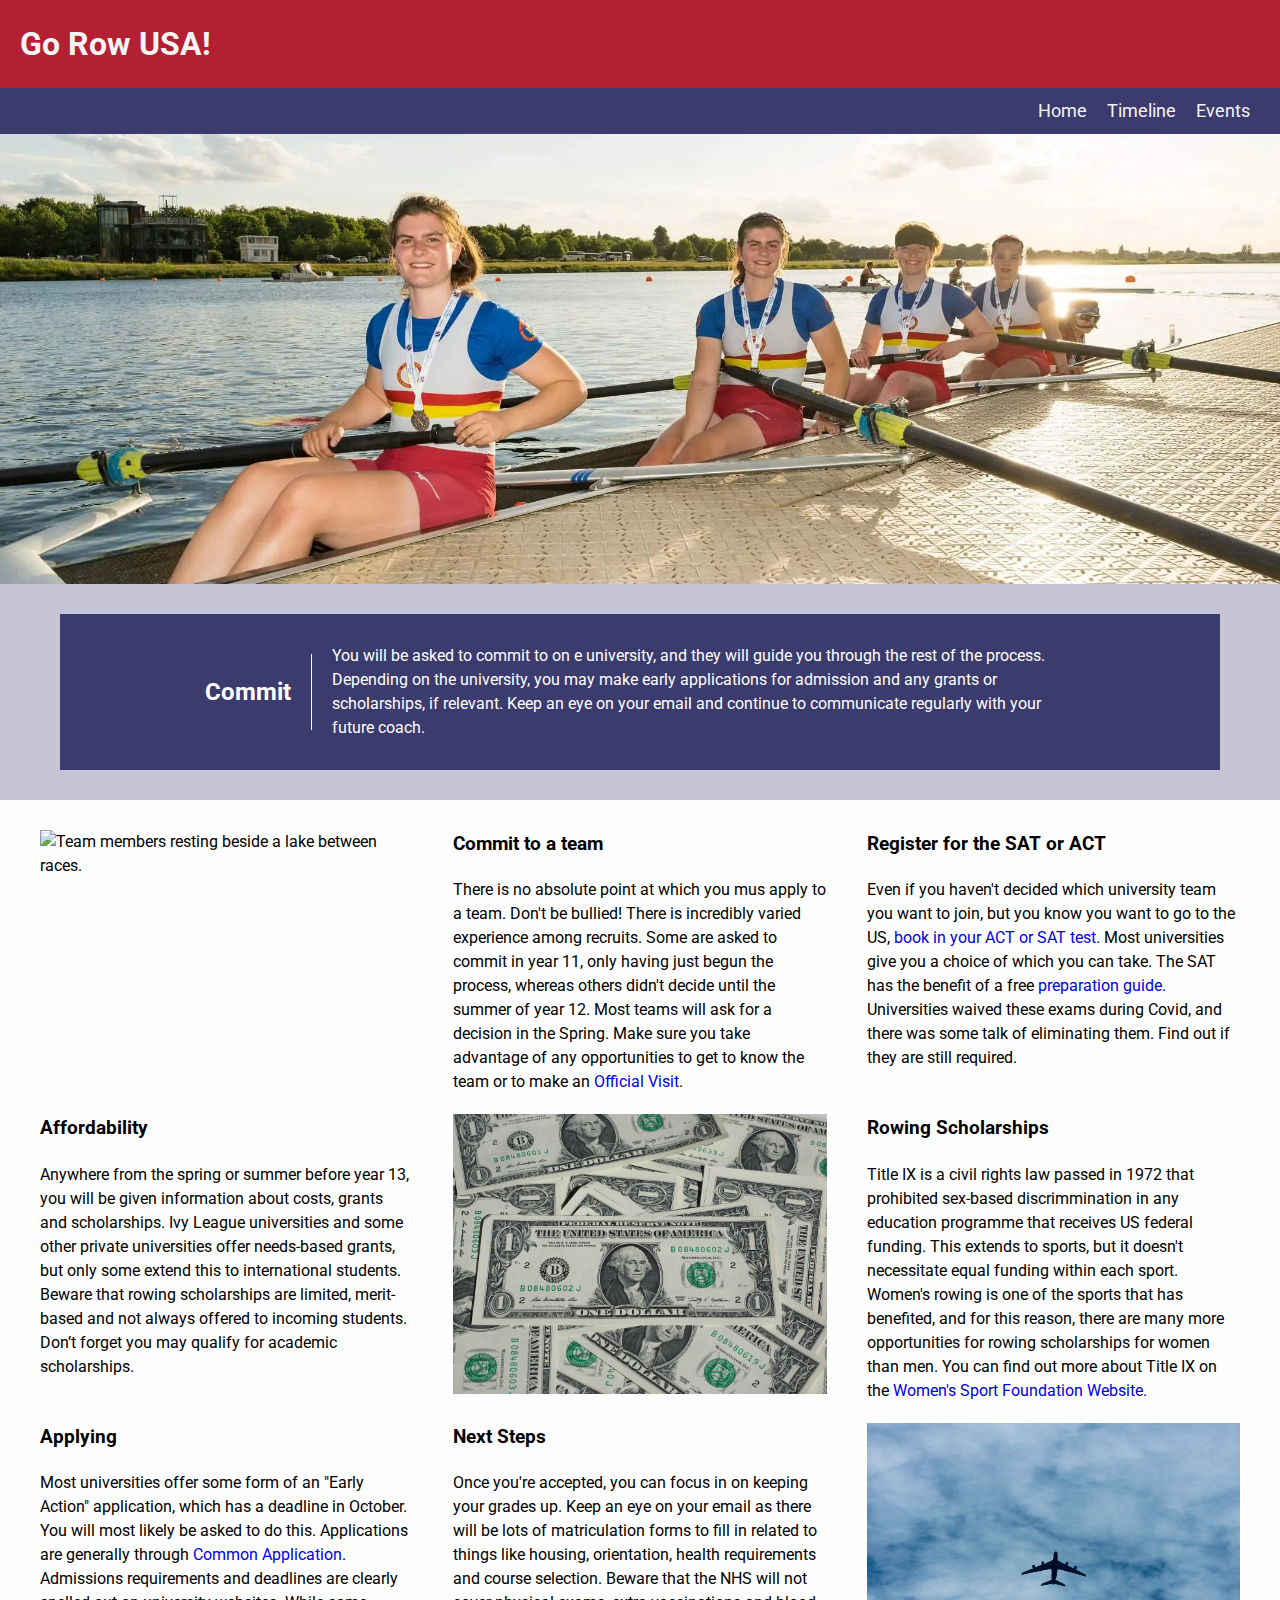
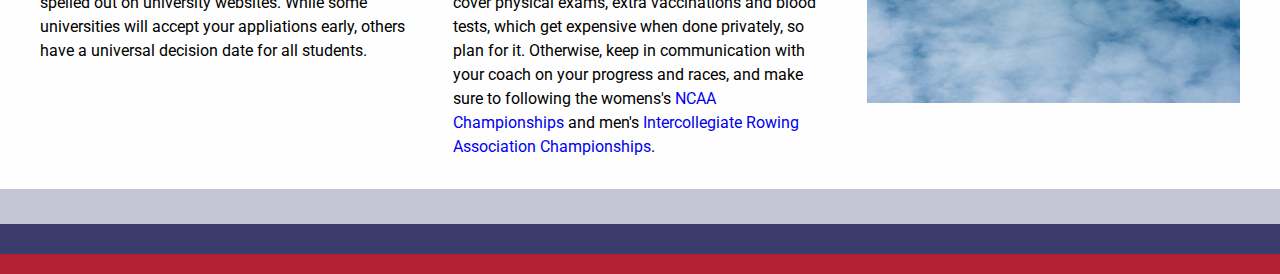
==== commit.html @ 3b5ce132 "Remove spacing, add notation" ====
<!DOCTYPE html>
<html lang="en">

<head>
    <meta charset="UTF-8">
    <meta http-equiv="X-UA-Compatible" content="IE=edge">
    <meta name="viewport" content="width=device-width, initial-scale=1.0">
    <meta name="description" content="The next steps after your commit to a university and rowing team.">
    <meta name="keywords" content="rowing recruitment, recruitment guide, USA rowing, NCAA student profile, 
        student athlete rowing, applying to US universities">
    <link rel="stylesheet" href="assets/css/style.css">
    <link rel="icon" type="image/png" href="assets/images/favicon.png">
    <title>Commit!</title>
</head>

<body>
    <header>
        <!--Use water icon as logo -->
        <div>
            <a href="index.html">
                <h1 id="logo"><i class="fa-solid fa-water"></i> Go Row USA!</h1>
            </a>
        </div>
        <!--Navigation bar with dropdown menu item and background image-->
        <nav>
            <div>
                <ul id="menu">
                    <li><a href="index.html"> Home</a></li>
                    <!--Button created by using W3 Schools tutorial -->
                    <li class="dropdown">
                        <button class="dropbtn" type="button" aria-label="Select"><i
                                class="fa-solid fa-star active"></i> Timeline <i class="fa fa-caret-down"></i></button>
                        <div class="dropdown-content">
                            <a href="prepare.html">1. Prepare</a>
                            <a href="contact.html">2. Make Contact</a>
                            <a href="commit.html">3. Commit <i class="fa-solid fa-star active"></i></a>
                        </div>
                    </li>
                    <li><a href="events.html">Events</a></li>
                </ul>
            </div>
        </nav>
        <!-- Background image - top/hero image. Photo by All Mark One, rights purchased. -->
        <div class="stage-container">
            <div id="stage-three-img" role="img"
                aria-label="An image of a coxed four with medals at the winners pontoon.">
            </div>
        </div>
    </header>
    <main>
        <!--Introduction box summarizing the purpose of the page -->
        <div class="intro">
            <article class="intro-box">
                <h2>Commit</h2>
                <p>You will be asked to commit to on
                    e university, and they will guide you through the rest of the
                    process.
                    Depending on the university, you may make early applications for admission and any grants or
                    scholarships, if
                    relevant. Keep an eye on your email and continue
                    to
                    communicate regularly with your future coach.
                </p>
            </article>
        </div>
        <!--Section with 6 brief boxes summarizing when students will be asked to commit to a team and the financial and application process that follows -->
        <div id="commit-main">
            <img class="commit-img" src="assets/images/team-resting.jpg"
                alt="Team members resting beside a lake between races.">
            <!--Personal photo, taken with iPhone -->
            <section>
                <h3><i class="fa-solid fa-people-group"></i> Commit to a team</h3>
                <p>There is no absolute point at which you mus apply to a team. Don't be bullied! There is
                    incredibly
                    varied
                    experience among recruits. Some are asked to commit in year 11, only having just begun the
                    process,
                    whereas others didn't decide until the summer of year 12. Most teams will ask for a decision in
                    the Spring.
                    Make sure you take advantage of any opportunities to get to know the team or to make an <a
                        href="https://www.ncsasports.org/ncaa-eligibility-center/recruiting-rules/official-visits#:~:text=The%20following%20are%20the%20rules,on%20total%20amount%20of%20visits"
                        target="_blank">
                        Official Visit</a>.
                </p>
            </section>
            <section>
                <h3><i class="fa-solid fa-calendar-check"></i> Register for the SAT or ACT</h3>
                <p>Even if you haven't decided which university team you want to
                    join, but you know you want to go to the US, <a
                        href="https://www.ueseducation.com/ACT-test-centres-uk" target="_blank">book in your ACT or
                        SAT
                        test.</a> Most universities give you a choice of which you can take. The SAT has the benefit
                    of a free
                    <a href="https://www.khanacademy.org/sat" target="_blank">preparation guide.</a> Universities
                    waived these exams
                    during Covid, and there was some talk of eliminating them. Find out if they are still required.
                </p>
            </section>
            <section>
                <h3><i class="fa-solid fa-sack-dollar"></i> Affordability</h3>
                <p>Anywhere from the spring or summer before year 13, you will be given information about costs,
                    grants and scholarships. Ivy League universities and some other private universities offer
                    needs-based grants, but only some extend this to international students. Beware that rowing
                    scholarships are limited, merit-based and not always offered to incoming students. Don’t forget
                    you may qualify for academic scholarships.
                </p>
            </section>

            <img class="commit-img" src="assets/images/dollars.jpg" alt="A photo of dollar bills.">
            <!--  Photo by Pixabay: https://www.pexels.com/photo/1-us-bank-note-47344/ -->
            <section>
                <h3><i class="fa-solid fa-money-bill-transfer"></i> Rowing Scholarships</h3>
                <p>Title IX is a civil rights law passed in 1972 that prohibited sex-based discrimmination in any
                    education programme
                    that receives US federal funding. This extends to sports, but it doesn't necessitate equal
                    funding within each sport.
                    Women's rowing is one of the sports that has benefited, and for this reason, there are many more
                    opportunities for
                    rowing scholarships for women than men. You can find out more about Title IX on the
                    <a href="https://www.womenssportsfoundation.org/advocacy_category/title-ix/" target="_blank">Women's
                        Sport Foundation Website.</a>
                </p>
            </section>
            <section>
                <h3><i class="fa-solid fa-pen"></i> Applying</h3>
                <p>Most universities offer some form of an "Early Action" application, which has a deadline in
                    October. You will most likely be asked to do this. Applications are generally through <a
                        href="https://www.commonapp.org/" target="_blank">Common Application</a>. Admissions
                    requirements and deadlines are clearly spelled out on university websites.
                    While some universities will accept your appliations early, others have a universal decision
                    date for all students.
                </p>
            </section>
            <section>
                <h3><i class="fa-solid fa-shoe-prints"></i> Next Steps</h3>
                <p>Once you're accepted, you can focus in on keeping your grades up. Keep an eye on your email
                    as there will be lots of matriculation forms to fill in related to things like housing,
                    orientation,
                    health requirements and course selection. Beware that the NHS will not cover physical exams,
                    extra
                    vaccinations and blood tests, which get expensive when done privately, so plan for it.
                    Otherwise, keep in
                    communication with your coach on your progress and races, and make sure to following the
                    womens's <a href="https://www.ncaa.com/sports/rowing/d1" target="_blank">NCAA Championships</a>
                    and
                    men's <a href="https://irarowing.com/" target="_blank">Intercollegiate Rowing Association
                        Championships</a>.
                </p>
            </section>
            <img class="commit-img" src="assets/images/plane.jpg"
                alt="A view from an airplane window, while in flight.">
            <!--Photo by Tiago Antunes Sales: https://www.pexels.com/photo/silhouette-of-airplane-1577238/ -->
        </div>
    </main>
    <!-- Footer section with social links -->
    <footer>
        <ul class="social">
            <li><a href="https://www.facebook.com/" target="_blank" rel="noopener"
                    aria-label="Visit our Facebook page (opens in a new tab)">
                    <i class="fa-brands fa-facebook"></i>
                </a>
            </li>
            <li><a href="https://www.twitter.com/" target="_blank" rel="noopener"
                    aria-label="Follow us on Twitter (opens in a new tab)">
                    <i class="fa-brands fa-twitter-square"></i>
                </a>
            </li>
            <li><a href="https://www.instagram.com/" target="_blank" rel="noopener"
                    aria-label="Visit our Instagram page (opens in a new tab)">
                    <i class="fa-brands fa-instagram-square"></i>
                </a>
            </li>
            <li><a href="https://www.youtube.com/" target="_blank" rel="noopener"
                    aria-label="Subscribe to our YouTube channel (opens in a new tab)">
                    <i class="fa-brands fa-youtube-square"></i>
                </a>
            </li>
        </ul>
    </footer>

    <script src="https://kit.fontawesome.com/ad363e4e3e.js" crossorigin="anonymous"></script>
</body>
---- assets/css/style.css ----
@import url('https://fonts.googleapis.com/css2?family=Arvo&family=Lato&family=Roboto:wght@300;400&display=swap');

/* Global properties */
/* Font-Size and Letter Spacing */
/* Header and Nav bar */
/* Dropdown Button Rules */
/* Hero and section images */


/* Global properties */
* {
    box-sizing: border-box;
    margin: 0;
    line-height: 1.5;
    padding: 0;
    border: none;
}

body {
    background-color: #C5C4D4;
    font-family: 'Roboto', sans-serif;
    margin: 0 auto;
    max-width: 1600px;
}

h3,
h4,
p {
    padding: 10px 20px;
}

a {
    text-decoration: none;
}

ul {
    list-style: none;
}

li {
    padding: 0;
}

/* Font-Size and Letter Spacing */

h1 {
    font-size: 150%;
}

/* Header and Nav bar */

header {
    display: block;
    background-color: #b42033;
}

header ul {
    list-style: none;
}

header a {
    color: #f5f5f5;
    text-decoration: none;
}

#logo {
    padding: 20px;
}

nav {
    display: grid;
    grid-template-columns: minmax(auto, 1400px);
    background-color: #3C3B6E;
}

nav li {
    padding: 10px;
}

#menu {
    display: flex;
    align-items: center;
    flex-wrap: wrap;
    justify-content: center;
    padding-right: 20px;
}

.active {
    color: #C39D16;
}

/* Dropdown Button Rules */

.dropbtn {
    background: #3C3B6E;
    color: whitesmoke;
    font-family: inherit;
    font-size: inherit;
    padding: 0;
}

.dropdown-content {
    display: none;
    flex-wrap: wrap;
    font-size: 90%;
    text-align: left;
    height: fit-content;
    max-width: 180px;
    position: absolute;
    z-index: 1;
    overflow: hidden;
    background: #B42033;
    padding: 5px 20px 10px;
    margin-top: 10px;
    margin-left: -10px;
}

.dropdown-content a {
    padding-top: 5px;
}

.dropdown:hover .dropbtn {
    background: #B42033;
}

.dropdown:hover .dropdown-content {
    display: flex;
    background: #B42033;
}

#menu li:hover {
    background-color: #B42033;
}

.dropdown:hover,
.dropbtn:hover {
    background: #B42033;
}

.dropdown-content a:hover {
    color: #E2CA94;
}

/* Hero and section images */


#hero-outer {
    display: block;
    height: 200px;
    width: 100%;
}

#hero {
    background-image: url("../images/hero.webp");
    background-position: center;
    height: 200px;
    width: 100%;
    background-size: cover;
}

/* Introduction Section */

.intro {
    max-width: 1200px;
    padding: 20px;
    margin: 10px auto;
}

.events-intro {
    max-width: 1200px;
    padding: 20px;
    margin: 0 auto;
}

.intro-box {
    background-color: hsl(241, 30%, 33%);
    color: #FEFEFE;
    padding: 20px;
}

.intro-box h2 {
    padding: 0 0 10px;
    text-align: center;
    border-bottom-style: solid;
    border-width: thin;
    width: fit-content;
    margin: auto;
}

/* Main homepage content - 3 sections/boxes with stages */

.webcards {
    display: grid;
    grid-gap: 2.5%;
    grid-template-columns: repeat(auto-fit, minmax(300px, 1fr));
    margin: 0 auto;
    max-width: 1400px;
}

.webcard-img {
    height: auto;
    width: 100%;
}

.webcards h3 {
    padding: 20px 20px 10px;
    color: #3C3B6E;
}

.webcards p {
    padding: 10px 20px 20px 20px;
    color: #3C3B6E;
}

.webcards li {
    box-shadow: 5px 10px #3C3B6E;
    background-color: #FEFEFE;
    text-align: center;
}

.webcard-link {
    display: block;
    text-decoration: none;
    background-color: #3C3B6E;
    color: #FEFEFE;
    padding: 10px;
    width: 100px;
    margin: 0 auto 20px;
    text-align: center;
}

.webcard-link:hover {
    background-color: #B42033;
}

/* Footer */

footer {
    display: block;
    height: auto;
    position: relative;
    background-color: #B42033;
    border-top-style: solid;
    border-top-color: #3C3B6E;
    border-width: 30px;
    padding: 10px;
    margin-top: 100px;
}

#events-footer {
    margin-top: 0;
}


.social {
    display: flex;
    justify-content: center;
    align-items: center;
    gap: 40px;
    flex-wrap: wrap;
}

.social li {
    font-size: 1.5rem;
}

.social a {
    color: #FEFEFE;
}

/* Stage pages - Top images */

.stage-container {
    display: block;
    height: 200px;
    width: 100%;
}

#stage-one-img {
    background-image: url("../images/pontoon.webp");
    height: 200px;
    background-size: cover;
    background-position: top;
    background-repeat: no-repeat;
    background-color: #B42033;
}

#stage-two-img {
    background-image: url("../images/nsr-race.webp");
    height: 200px;
    background-size: cover;
    background-position: center;
    background-repeat: no-repeat;
    background-color: #B42033;
}

#stage-three-img {
    background-image: url("../images/podium.webp");
    height: 200px;
    background-size: cover;
    background-position: center;
    background-repeat: no-repeat;
    background-color: #B42033;
}



/* Stage one page - Prepare */


.prep-art-container {
    display: grid;
    grid-template-columns: repeat(auto-fit, minmax(300px, 1fr));
    margin: 10px auto;
    gap: .5%;
}

.prep-article {
    color: #3C3B6E;
    background-color: #FEFEFE;
    padding: 20px;
    overflow: visible;
    height: 100%;
    margin: 5px auto;
}

.prep-highlight p {
    padding: 5px 5px 5px 20px;
}

#prep-art-one img,
#prep-art-two img {
    display: block;
    object-fit: cover;
    height: 150px;
    min-width: 0;
    min-height: 0;
    margin: 0 auto 10px;
}

.prep-box-container {
    display: flex;
    flex-wrap: wrap;
    max-width: 600px;
    margin: 0 auto;
}

.prep-box,
.small-img {
    min-width: 250px;
    background-size: cover;
    background-position: center;
}

.prep-box {
    display: block;
    background: #3C3B6E;
    flex: 1;
    padding: 10px 20px;
}

.prep-box li {
    font-size: smaller;
}

.prep-box a {
    color: #e6d09d;
}


.small-img {
    height: 200px;
    width: 100%;
    flex: 1;
}

/* Stage 2 - Contact page */

#contact-art-container {
    display: flex;
    flex-wrap: wrap;
    gap: 20px;
    margin: 0 auto;
    max-width: 1400px;
    justify-content: center;
}

.contact-article {
    display: flex;
    flex-wrap: wrap;
    color: #3C3B6E;
    background-color: #FEFEFE;
    max-width: 650px;
    height: 100%;
    padding: 20px;
}

.art-two-top {
    padding: 0;
}

#questions h3,
#art-two-top h3 {
    text-align: center;
}

.contact-article p {
    padding-top: 0;
    height: 100%;
}

#questions {
    height: 100%;
}

.contact-box {
    padding: 10px 20px;
}

#contact-art-one img,
#contact-art-two img {
    display: block;
    object-fit: cover;
    height: 150px;
    min-width: 0;
    min-height: 0;
    margin: 0 auto 10px;
}

#contact-art-two img {
    margin: 0 auto 20px;
}

/* Stage 3 - Commit */
#commit-main {
    background: #FEFEFE;
    max-width: 1400px;
    margin: 0 auto;
    padding: 20px;
    display: grid;
    grid-template-columns: repeat(auto-fit, minmax(280px, 1fr));
}

.commit-img {
    max-height: 300px;
    background-size: cover;
    width: 100%;
    margin: 0 auto;
    overflow: hidden;
    padding: 10px 20px;
}

/* Events page */

.events-wrapper {
    display: flex;
    flex-wrap: wrap;
    grid-template-columns: auto;
}

#events-image {
    background-image: url("../images/Hammersmith-Bridge.webp");
    background-size: cover;
    background-position: center;
    height: 100%;
    margin: 0 auto;
    overflow: hidden;
}

#credit {
    color: #3C3B6E;
    padding: 20px;
}


/* Form rules */
.form-container {
    display: flex;
    flex: 1;
    flex-wrap: wrap;
    color: #FEFEFE;
    height: fit-content;
    justify-content: space-around;
    background: rgba(180, 32, 51, 0.7);
    padding: 20px;
    border: none;
    margin: 0 auto;
    max-width: 400px;
}

.form-container h3,
.form-container h4 {
    padding-left: 0;
}

.form-container h3 {
    font-size: 2em;
}

.form-container h4 {
    font-size: 1.5em;
}

form section {
    padding: 20px;
}

.personal-fields li,
.locale-fields li {
    display: flex;
    flex-wrap: wrap;
    padding: 5px 0;
    align-content: center;
}

.label-space {
    flex: 1 0 100px;
}

.text-input {
    background: #C5C4D4;
    padding: 0.35em 0.75em;
    font-size: 1.1em;
    flex: 1 0 220px;
}

input[type="radio"] {
    margin: 10px 0 0 10px;
    transform: scale(1.5);
}

.join-button {
    padding: 10px 30px;
    border-radius: 20px;
    background: hsl(241, 30%, 33%);
    color: #f5f5f5;
    cursor: pointer;
    font-size: 1em;
    margin: 20px;
    text-align: center;
}

.join-button:hover {
    background: #C39D16;
    color: #3C3B6E;
    font-size: 1.2em;
}

.center {
    text-align: center;
}

/*Map rules */
.map {
    flex: 1;
    min-width: 320px;
    align-self: center;
}

.map-responsive {
    padding-bottom: 56.25%;
    position: relative;
    height: 0;
}

.map-responsive iframe {
    left: 0;
    top: 0;
    height: 100%;
    width: 100%;
    position: absolute;

}

/* Media Queries */

@media only screen and (min-width: 600px) {

    #menu,
    h1 {
        font-size: 200%;
    }

    #menu {
        justify-content: flex-end;
        font-size: 110%;
    }

    #hero,
    #hero-outer,
    .stage-container,
    #stage-one-img,
    #stage-two-img,
    #stage-three-img {
        height: 300px;
    }

    .webcards li {
        margin: 0 10px;
    }

    .webcards p {
        height: 125px;
    }

    #prep-art-one img,
    #prep-art-two img {
        height: 300px;
        width: auto;
    }

    #questions img,
    #art-two-top {
        padding: 0 20px;
    }

    .small-img {
        height: 200px;
        width: 100%;

    }

    .prep-box ul {
        padding-left: 50px;
    }

    #contact-art-one img {
        float: left;
        padding-right: 20px;
    }

    #contact-art-two img {
        float: right;
        padding-left: 20px;
    }

    footer {
        margin-top: 125px;
    }

    .map-container {
        width: 80%;
        margin: 0 auto;
    }

}

@media only screen and (min-width: 850px) {


    .intro-box {
        display: flex;
        flex-wrap: wrap;
        justify-content: center;
        align-items: center;
        align-content: center;
    }

    .intro-box h2 {
        padding: 20px;
        text-align: center;

        border-width: thin;
        margin: 0;
    }

    .intro p,
    .events-intro p {
        max-width: 70%;
    }

    footer {
        margin-top: 75px;
    }

    .prep-art-container {
        grid-template-columns: repeat(2, minmax(300px, 1fr));
    }


    .prep-box,
    .small-img {
        height: 250px;
        max-width: 400px;
        flex: 1;
    }



    .prep-box li {
        text-decoration: inherit;
        padding: 2.5px;
    }

    #art-two-top {
        width: auto;
    }

    #quote {
        padding: 30px 20px;
    }

    .events-wrapper {
        grid-template-columns: 1fr 1fr;
        gap: 1%;
    }

    #commit-main {
        grid-template-columns: repeat(3, minmax(280px, 1fr));

    }
}

@media only screen and (min-width: 908px) {
    .intro-box h2 {
        border-right-style: solid;
        border-bottom-style: none;
    }
}



@media only screen and (min-width: 1200px) {

    #hero,
    #hero-outer,
    .stage-container,
    #stage-one-img,
    #stage-two-img,
    #stage-three-img {
        height: 450px;
    }

    .webcards p {
        height: 100px;
    }

    .events-intro {
        margin: 40px auto;
    }

    footer {
        margin-top: 35px;
    }

    .form-container {
        max-width: 850px;
    }
}
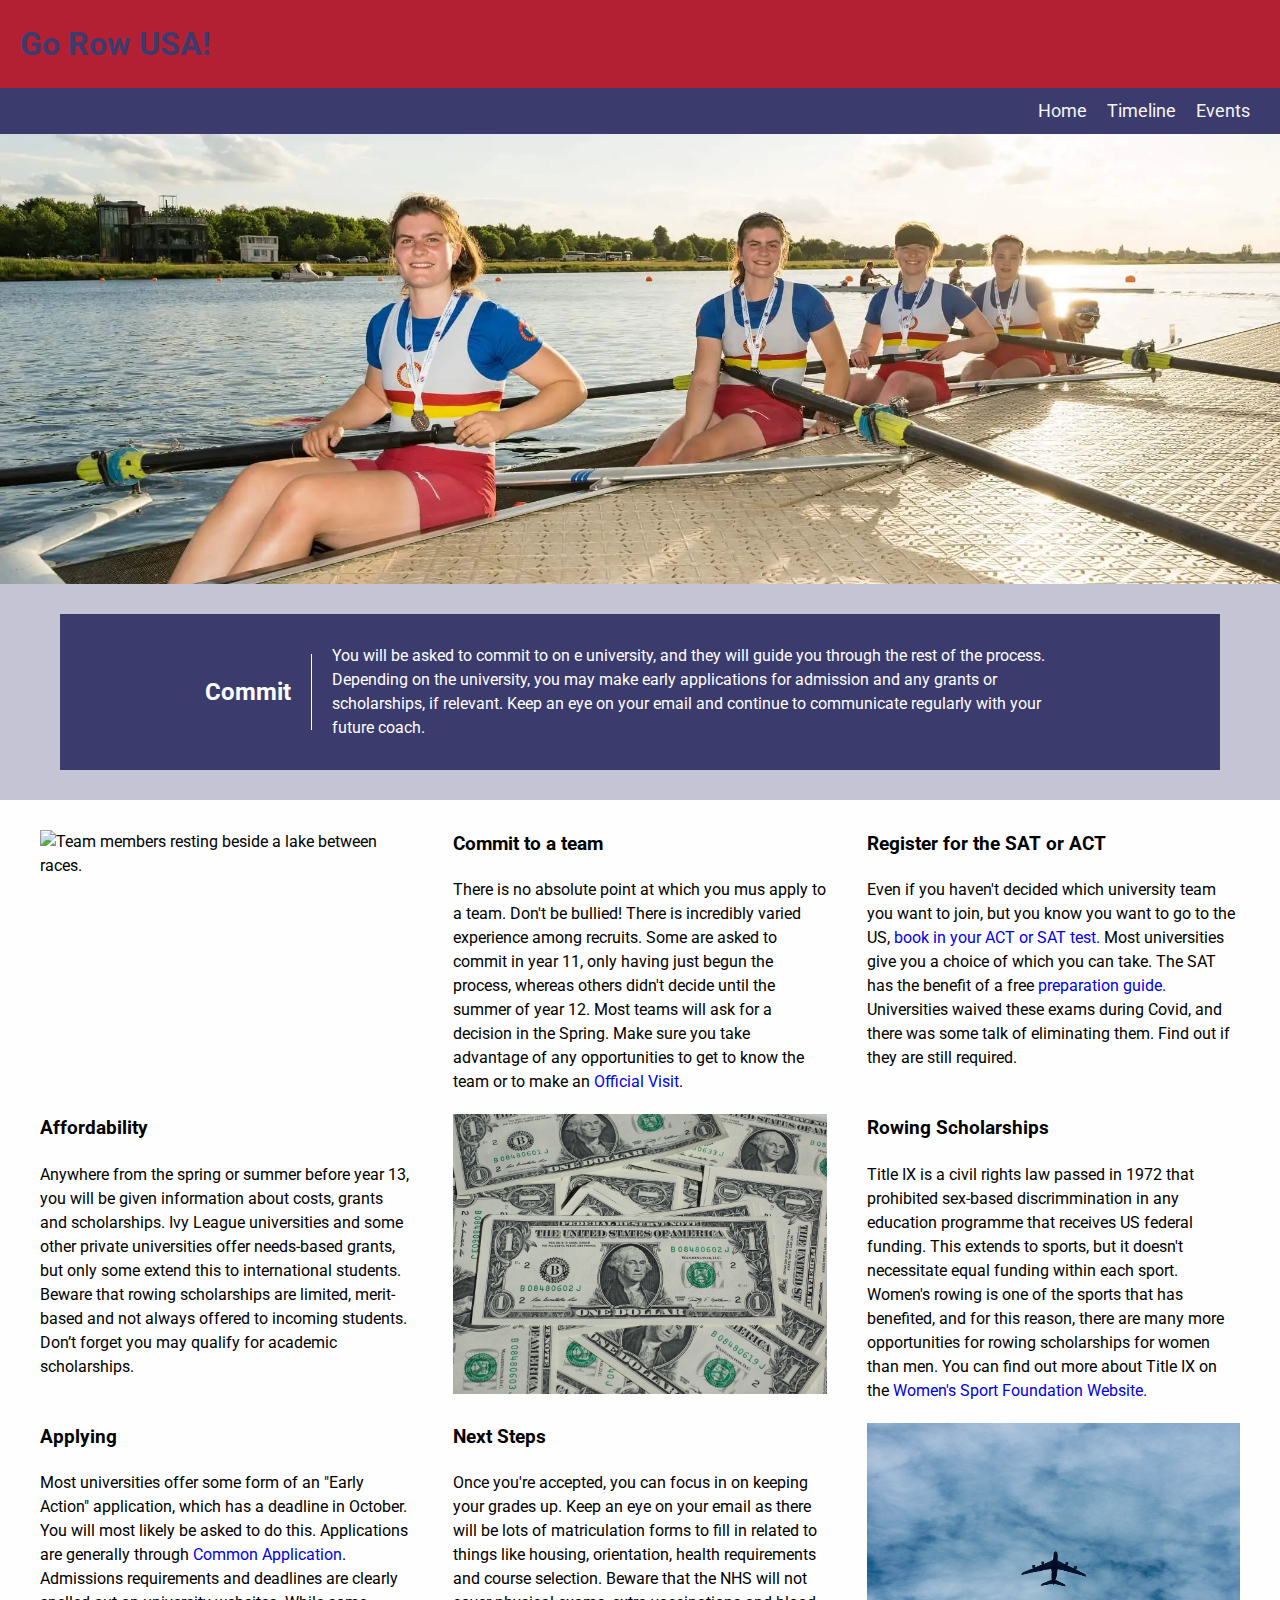
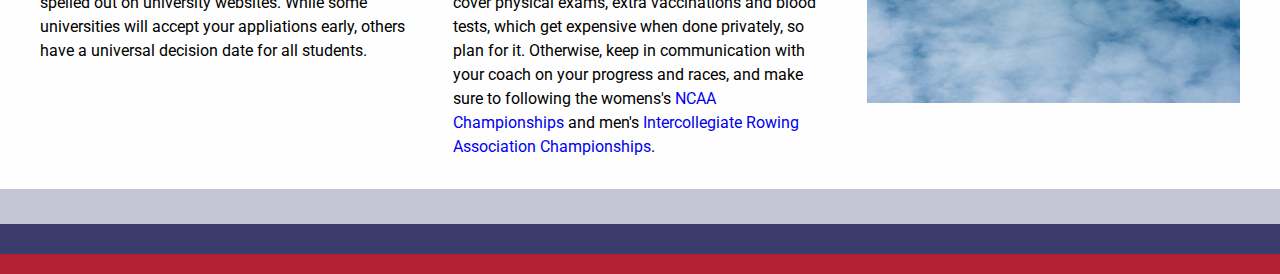
==== commit fdba353b: "Return email icon to footer, test all pages" ====
--- a/commit.html
+++ b/commit.html
@@ -155,6 +155,7 @@
     <!-- Footer section with social links -->
     <footer>
         <ul class="social">
+            <li><a href="mailto:leah@gorowusa.com"></i><i class="fa-solid fa-envelope"></i></a>
             <li><a href="https://www.facebook.com/" target="_blank" rel="noopener"
                     aria-label="Visit our Facebook page (opens in a new tab)">
                     <i class="fa-brands fa-facebook"></i>
@@ -177,6 +178,6 @@
             </li>
         </ul>
     </footer>
-
+    <!--Import fontawesome icons-->
     <script src="https://kit.fontawesome.com/ad363e4e3e.js" crossorigin="anonymous"></script>
 </body>--- a/assets/css/style.css
+++ b/assets/css/style.css
@@ -1,10 +1,22 @@
 @import url('https://fonts.googleapis.com/css2?family=Arvo&family=Lato&family=Roboto:wght@300;400&display=swap');
 
-/* Global properties */
-/* Font-Size and Letter Spacing */
-/* Header and Nav bar */
-/* Dropdown Button Rules */
-/* Hero and section images */
+/* Table of contents */
+    /* Global properties */
+    /* Font-Size and Letter Spacing */
+    /* Header, Logo and Nav bar */
+        /* Dropdown Button Rules */
+        /* Hero and section images */
+    /* Introduction Box for all pages*/
+    /* Homepage - 3 boxes/webcards with stages */
+    /* Footer */
+    /* Images - timeline/stage pages */
+    /* Prepare Page */
+    /* Contact page */
+    /* Commit page */
+    /* Events page */
+    /* Form rules */
+    /* Map rules */
+    /* Media Queries */
 
 
 /* Global properties */
@@ -41,13 +53,13 @@
     padding: 0;
 }
 
-/* Font-Size and Letter Spacing */
+/* Font-Size */
 
 h1 {
     font-size: 150%;
 }
 
-/* Header and Nav bar */
+/* Header, Logo and Nav bar */
 
 header {
     display: block;
@@ -65,6 +77,9 @@
 
 #logo {
     padding: 20px;
+}
+#logo:hover {
+    color:#3C3B6E;
 }
 
 nav {
@@ -143,7 +158,6 @@
 
 /* Hero and section images */
 
-
 #hero-outer {
     display: block;
     height: 200px;
@@ -158,7 +172,7 @@
     background-size: cover;
 }
 
-/* Introduction Section */
+/* Introduction Box for all pages*/
 
 .intro {
     max-width: 1200px;
@@ -187,7 +201,7 @@
     margin: auto;
 }
 
-/* Main homepage content - 3 sections/boxes with stages */
+/* Homepage - 3 boxes/webcards with stages */
 
 .webcards {
     display: grid;
@@ -268,7 +282,7 @@
     color: #FEFEFE;
 }
 
-/* Stage pages - Top images */
+/* Images - timeline/stage pages */
 
 .stage-container {
     display: block;
@@ -304,9 +318,7 @@
 }
 
 
-
-/* Stage one page - Prepare */
-
+/* Prepare Page */
 
 .prep-art-container {
     display: grid;
@@ -374,7 +386,7 @@
     flex: 1;
 }
 
-/* Stage 2 - Contact page */
+/* Contact page */
 
 #contact-art-container {
     display: flex;
@@ -431,7 +443,7 @@
     margin: 0 auto 20px;
 }
 
-/* Stage 3 - Commit */
+/* Commit Page */
 #commit-main {
     background: #FEFEFE;
     max-width: 1400px;
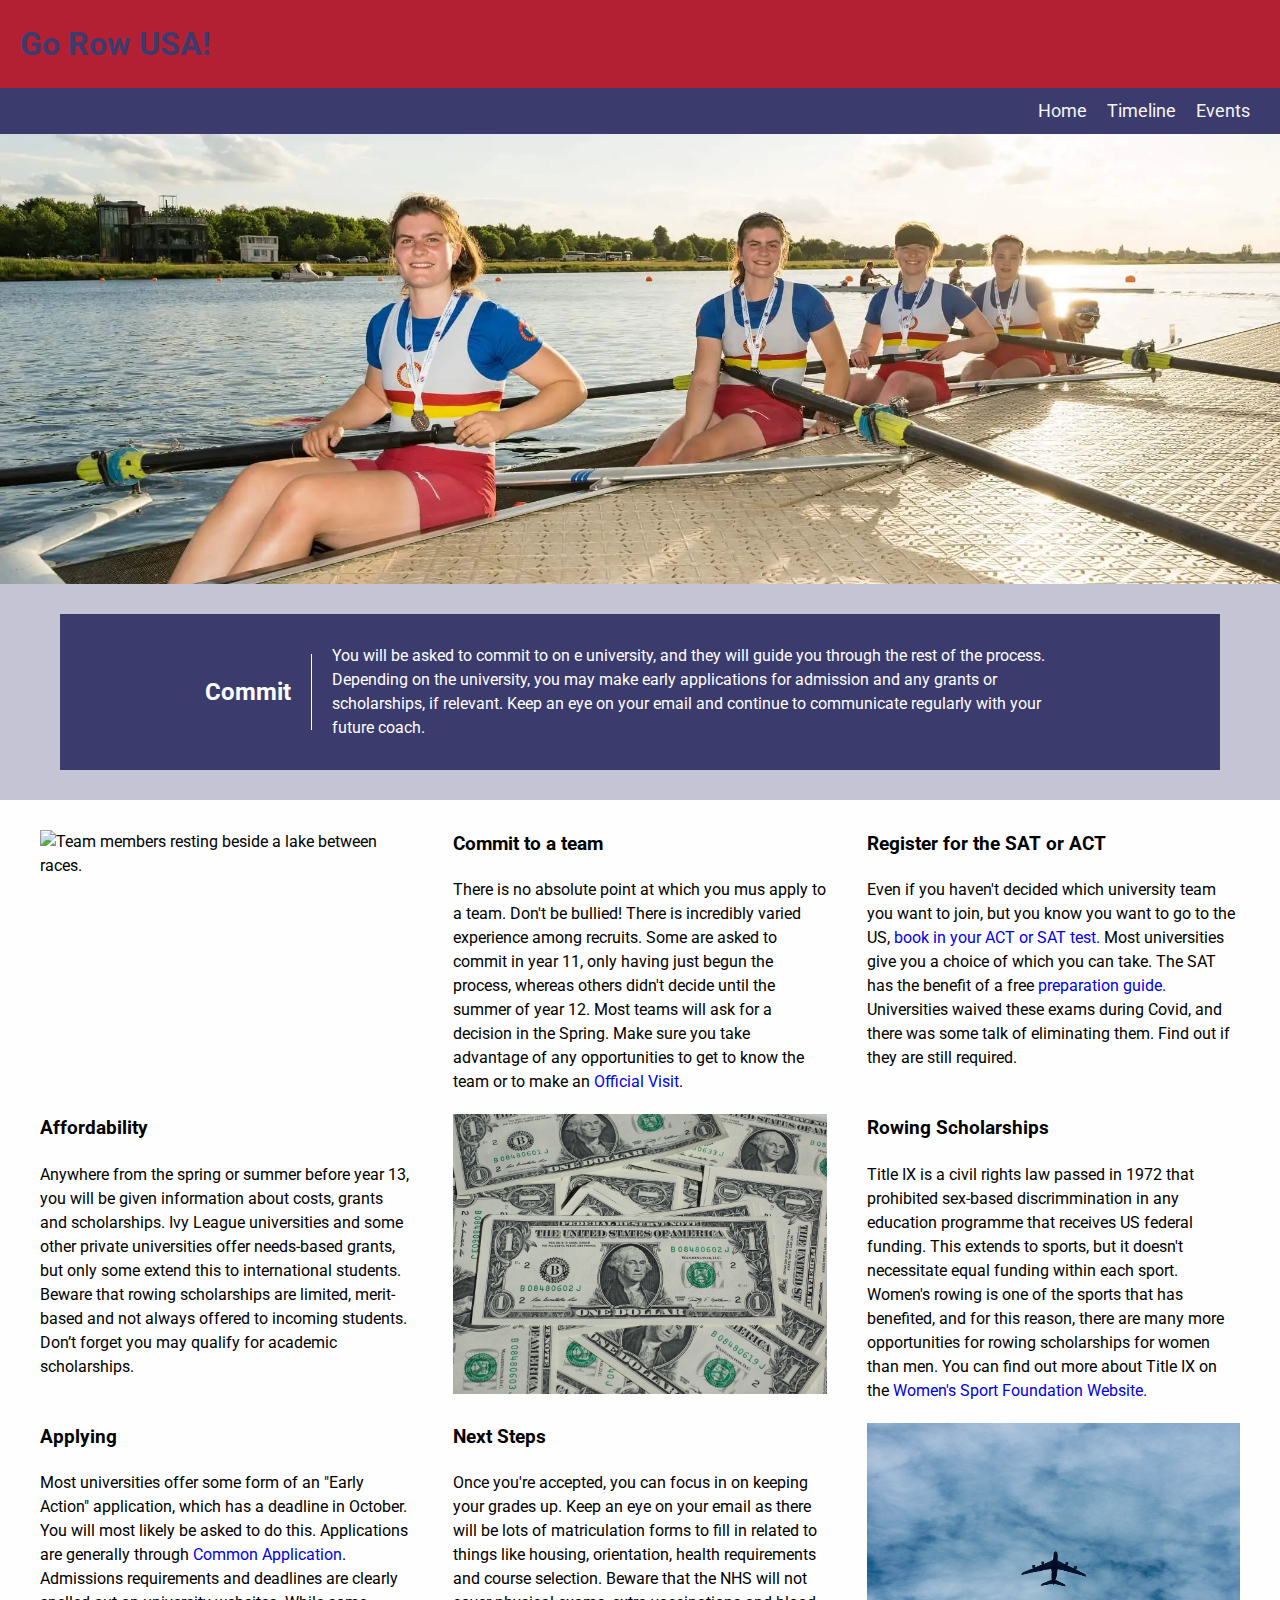
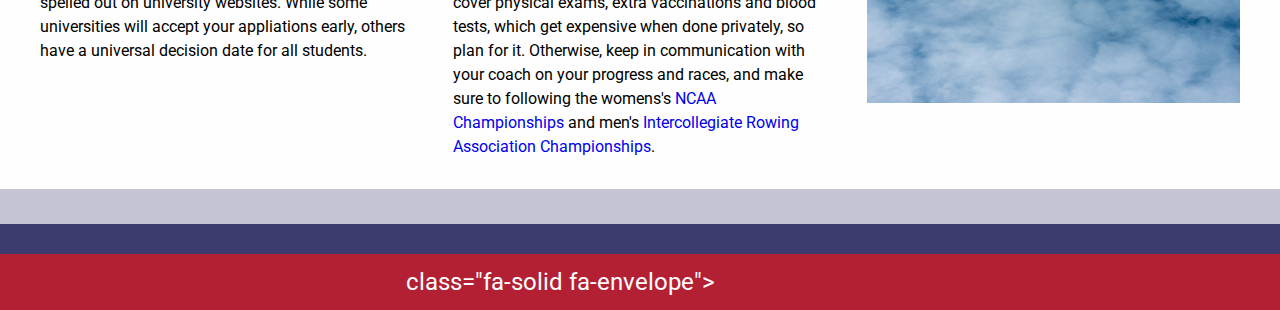
==== commit f4f6caf9: "Remove stray i tag" ====
--- a/commit.html
+++ b/commit.html
@@ -155,7 +155,8 @@
     <!-- Footer section with social links -->
     <footer>
         <ul class="social">
-            <li><a href="mailto:leah@gorowusa.com"></i><i class="fa-solid fa-envelope"></i></a>
+            <li><a href="mailto:leah@gorowusa.com" aria-label="Email us at leah@gorowusa.com"></i>
+                        class="fa-solid fa-envelope"></i></a>
             <li><a href="https://www.facebook.com/" target="_blank" rel="noopener"
                     aria-label="Visit our Facebook page (opens in a new tab)">
                     <i class="fa-brands fa-facebook"></i>
--- a/assets/css/style.css
+++ b/assets/css/style.css
@@ -1,22 +1,22 @@
 @import url('https://fonts.googleapis.com/css2?family=Arvo&family=Lato&family=Roboto:wght@300;400&display=swap');
 
 /* Table of contents */
-    /* Global properties */
-    /* Font-Size and Letter Spacing */
-    /* Header, Logo and Nav bar */
-        /* Dropdown Button Rules */
-        /* Hero and section images */
-    /* Introduction Box for all pages*/
-    /* Homepage - 3 boxes/webcards with stages */
-    /* Footer */
-    /* Images - timeline/stage pages */
-    /* Prepare Page */
-    /* Contact page */
-    /* Commit page */
-    /* Events page */
-    /* Form rules */
-    /* Map rules */
-    /* Media Queries */
+/* Global properties */
+/* Font-Size and Letter Spacing */
+/* Header, Logo and Nav bar */
+/* Dropdown Button Rules */
+/* Hero and section images */
+/* Introduction Box for all pages*/
+/* Homepage - 3 boxes/webcards with stages */
+/* Footer */
+/* Images - timeline/stage pages */
+/* Prepare Page */
+/* Contact page */
+/* Commit page */
+/* Events page */
+/* Form rules */
+/* Map rules */
+/* Media Queries */
 
 
 /* Global properties */
@@ -322,8 +322,8 @@
 
 .prep-art-container {
     display: grid;
-    grid-template-columns: repeat(auto-fit, minmax(300px, 1fr));
-    margin: 10px auto;
+    grid-template-columns: repeat(1, minmax(300px, 600px));
+    justify-content: center;
     gap: .5%;
 }
 
@@ -586,6 +586,7 @@
 
 /* Media Queries */
 
+
 @media only screen and (min-width: 600px) {
 
     #menu,
@@ -685,9 +686,7 @@
         margin-top: 75px;
     }
 
-    .prep-art-container {
-        grid-template-columns: repeat(2, minmax(300px, 1fr));
-    }
+
 
 
     .prep-box,
@@ -728,8 +727,13 @@
         border-right-style: solid;
         border-bottom-style: none;
     }
-}
-
+
+}
+@media only screen and (min-width: 1020px) {
+    .prep-art-container {
+        grid-template-columns: repeat(2, minmax(300px, 1fr));
+    }
+}
 
 
 @media only screen and (min-width: 1200px) {
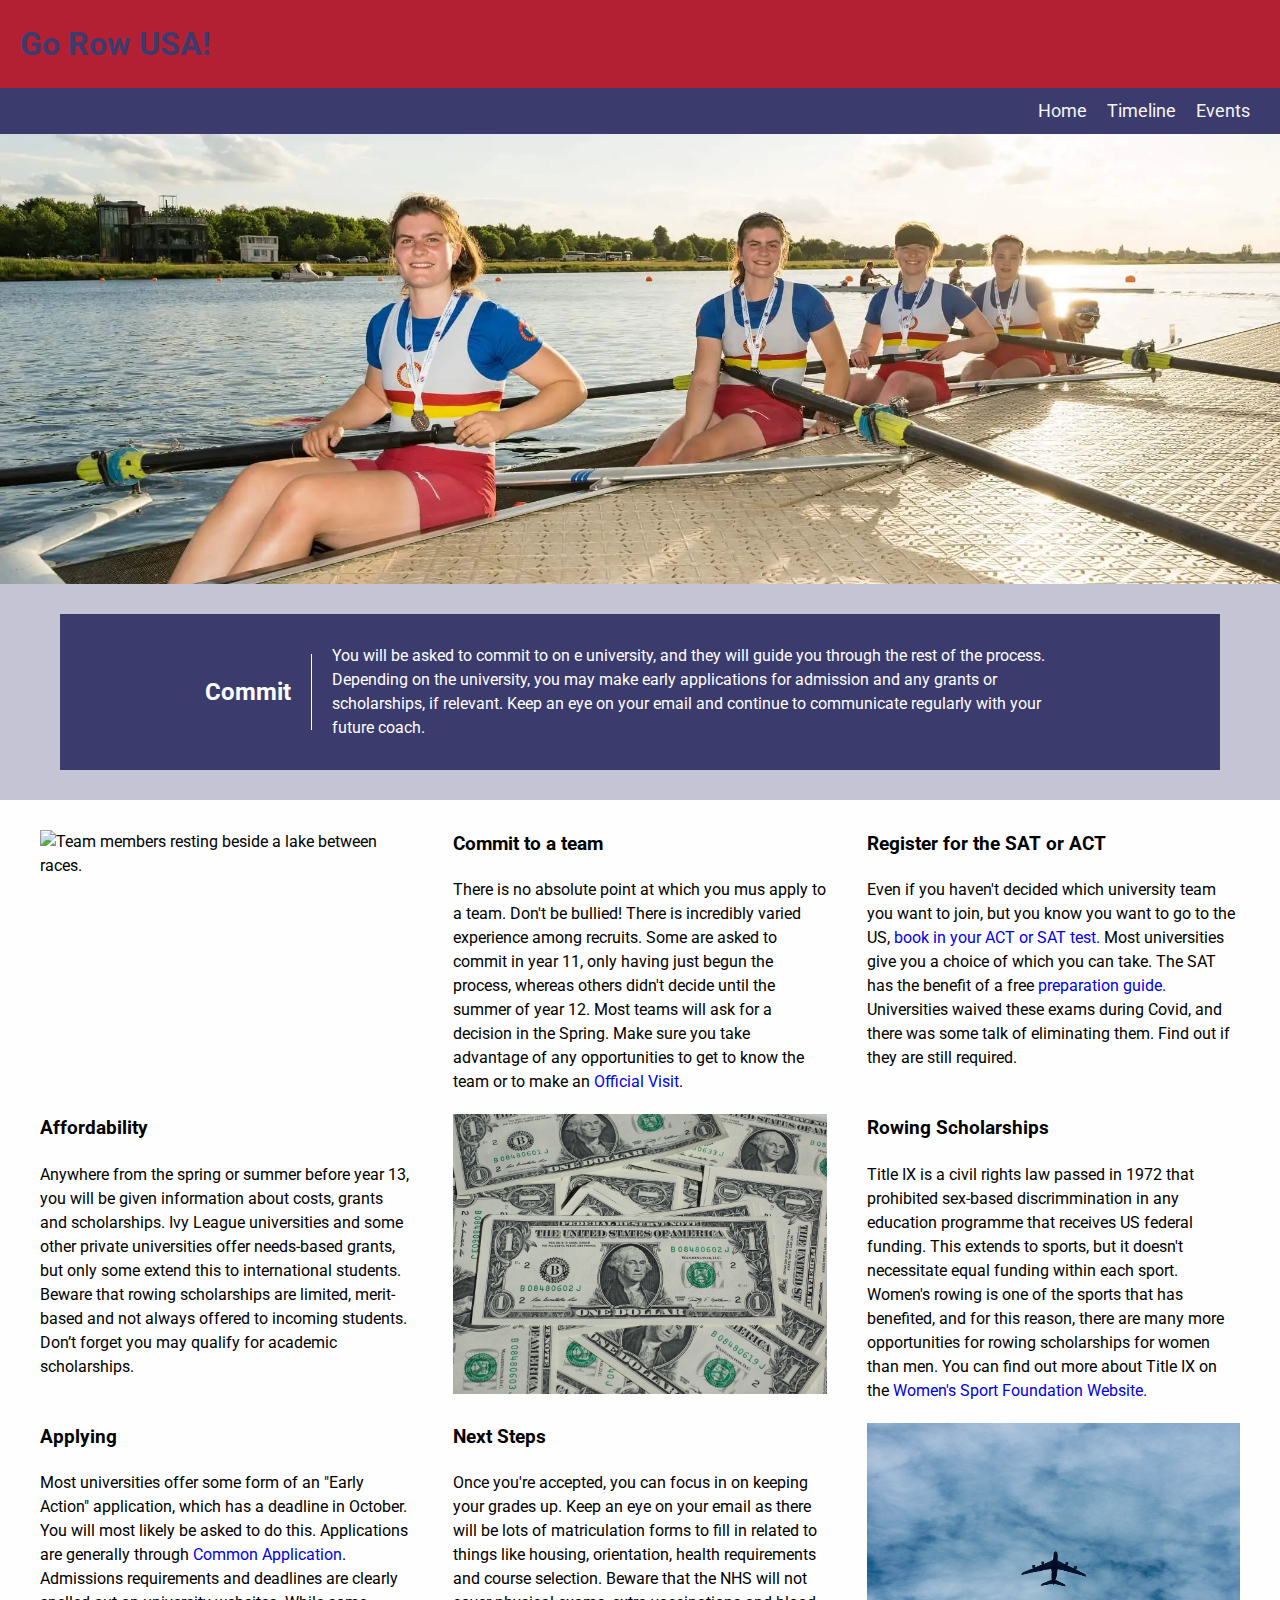
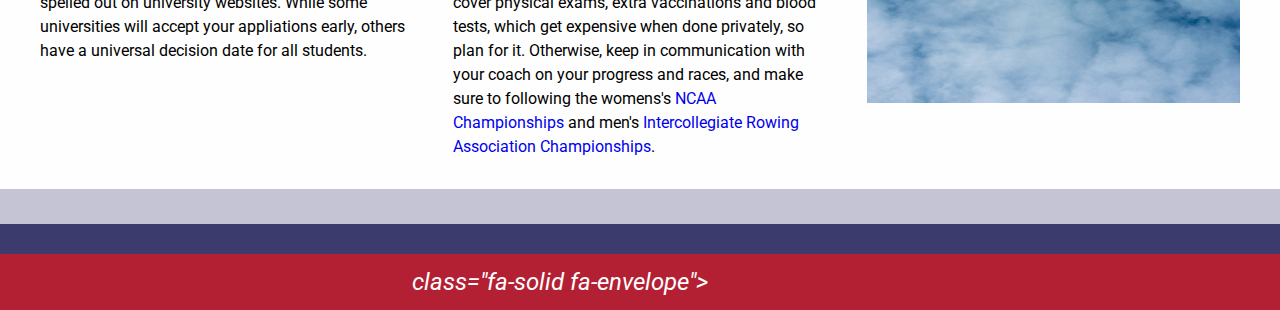
==== commit 3cdad19a: "Replace to ids for one class" ====
--- a/commit.html
+++ b/commit.html
@@ -155,7 +155,7 @@
     <!-- Footer section with social links -->
     <footer>
         <ul class="social">
-            <li><a href="mailto:leah@gorowusa.com" aria-label="Email us at leah@gorowusa.com"></i>
+            <li><a href="mailto:leah@gorowusa.com" aria-label="Email us at leah@gorowusa.com"><i>
                         class="fa-solid fa-envelope"></i></a>
             <li><a href="https://www.facebook.com/" target="_blank" rel="noopener"
                     aria-label="Visit our Facebook page (opens in a new tab)">
--- a/assets/css/style.css
+++ b/assets/css/style.css
@@ -2,10 +2,9 @@
 
 /* Table of contents */
 /* Global properties */
-/* Font-Size and Letter Spacing */
 /* Header, Logo and Nav bar */
 /* Dropdown Button Rules */
-/* Hero and section images */
+/* Hero image */
 /* Introduction Box for all pages*/
 /* Homepage - 3 boxes/webcards with stages */
 /* Footer */
@@ -35,6 +34,10 @@
     max-width: 1600px;
 }
 
+h1 {
+    font-size: 150%;
+}
+
 h3,
 h4,
 p {
@@ -53,11 +56,6 @@
     padding: 0;
 }
 
-/* Font-Size */
-
-h1 {
-    font-size: 150%;
-}
 
 /* Header, Logo and Nav bar */
 
@@ -156,7 +154,7 @@
     color: #E2CA94;
 }
 
-/* Hero and section images */
+/* Hero image */
 
 #hero-outer {
     display: block;
@@ -265,7 +263,6 @@
     margin-top: 0;
 }
 
-
 .social {
     display: flex;
     justify-content: center;
@@ -319,14 +316,14 @@
 
 
 /* Prepare Page */
-
+/* Grid Container for both articles and resource boxes */
 .prep-art-container {
     display: grid;
     grid-template-columns: repeat(1, minmax(300px, 600px));
     justify-content: center;
     gap: .5%;
 }
-
+/* Article element */
 .prep-article {
     color: #3C3B6E;
     background-color: #FEFEFE;
@@ -340,8 +337,7 @@
     padding: 5px 5px 5px 20px;
 }
 
-#prep-art-one img,
-#prep-art-two img {
+.prep-image {
     display: block;
     object-fit: cover;
     height: 150px;
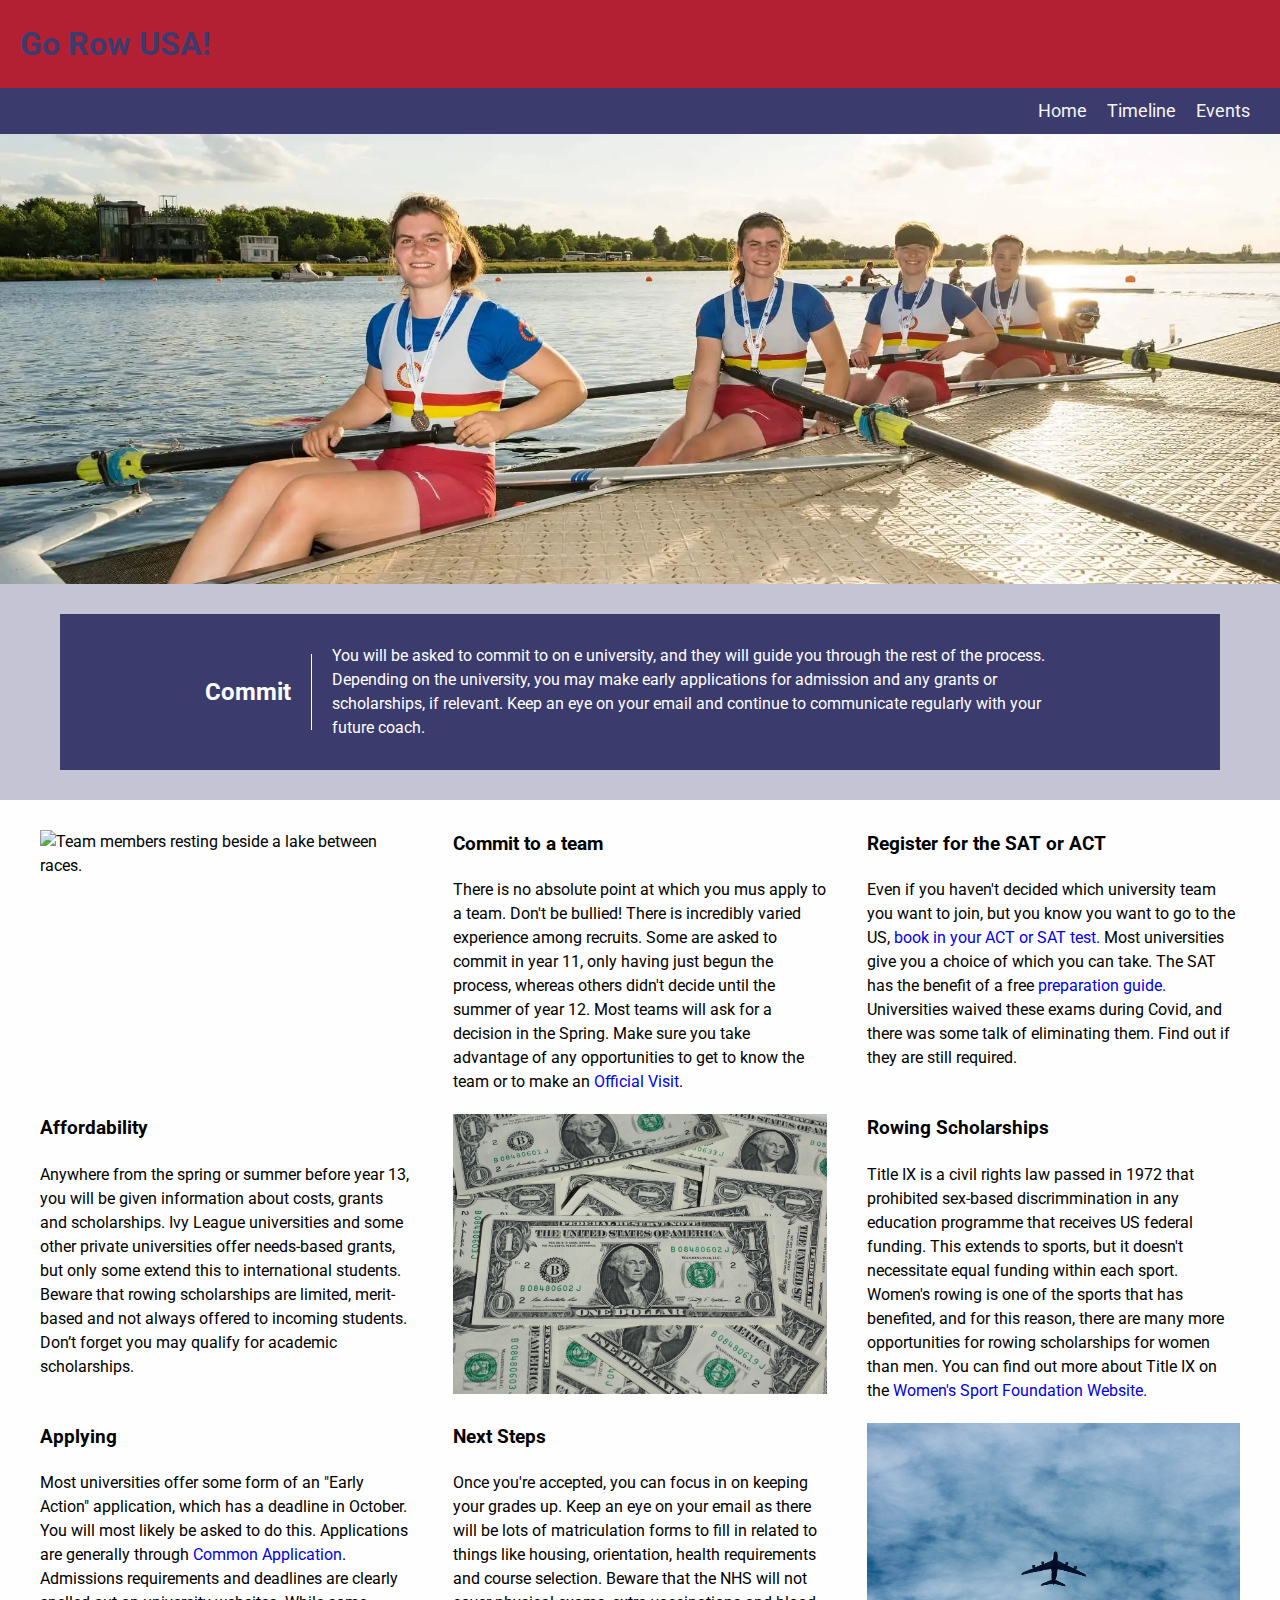
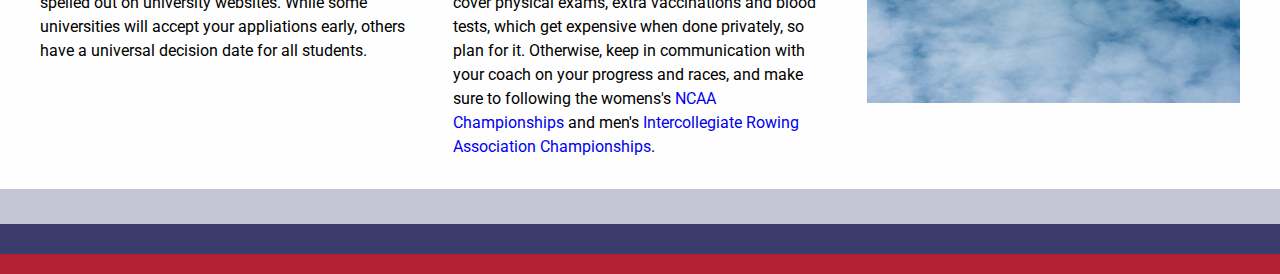
==== commit 92b8f203: "Restore envelope icon" ====
--- a/commit.html
+++ b/commit.html
@@ -155,7 +155,7 @@
     <!-- Footer section with social links -->
     <footer>
         <ul class="social">
-            <li><a href="mailto:leah@gorowusa.com" aria-label="Email us at leah@gorowusa.com"><i>
+            <li><a href="mailto:leah@gorowusa.com" aria-label="Email us at leah@gorowusa.com"><i
                         class="fa-solid fa-envelope"></i></a>
             <li><a href="https://www.facebook.com/" target="_blank" rel="noopener"
                     aria-label="Visit our Facebook page (opens in a new tab)">
--- a/assets/css/style.css
+++ b/assets/css/style.css
@@ -2,9 +2,10 @@
 
 /* Table of contents */
 /* Global properties */
+/* Font-Size and Letter Spacing */
 /* Header, Logo and Nav bar */
 /* Dropdown Button Rules */
-/* Hero image */
+/* Hero and section images */
 /* Introduction Box for all pages*/
 /* Homepage - 3 boxes/webcards with stages */
 /* Footer */
@@ -34,10 +35,6 @@
     max-width: 1600px;
 }
 
-h1 {
-    font-size: 150%;
-}
-
 h3,
 h4,
 p {
@@ -56,6 +53,11 @@
     padding: 0;
 }
 
+/* Font-Size */
+
+h1 {
+    font-size: 150%;
+}
 
 /* Header, Logo and Nav bar */
 
@@ -154,7 +156,7 @@
     color: #E2CA94;
 }
 
-/* Hero image */
+/* Hero and section images */
 
 #hero-outer {
     display: block;
@@ -263,6 +265,7 @@
     margin-top: 0;
 }
 
+
 .social {
     display: flex;
     justify-content: center;
@@ -316,14 +319,15 @@
 
 
 /* Prepare Page */
-/* Grid Container for both articles and resource boxes */
+/* Grid container for all 4 boxes */
 .prep-art-container {
     display: grid;
     grid-template-columns: repeat(1, minmax(300px, 600px));
     justify-content: center;
     gap: .5%;
 }
-/* Article element */
+
+/* Upper boxes - main articles */
 .prep-article {
     color: #3C3B6E;
     background-color: #FEFEFE;
@@ -337,7 +341,8 @@
     padding: 5px 5px 5px 20px;
 }
 
-.prep-image {
+#prep-art-one img,
+#prep-art-two img {
     display: block;
     object-fit: cover;
     height: 150px;
@@ -360,6 +365,12 @@
     background-position: center;
 }
 
+.small-img {
+    height: 200px;
+    width: 100%;
+    flex: 1;
+}
+
 .prep-box {
     display: block;
     background: #3C3B6E;
@@ -376,11 +387,6 @@
 }
 
 
-.small-img {
-    height: 200px;
-    width: 100%;
-    flex: 1;
-}
 
 /* Contact page */
 
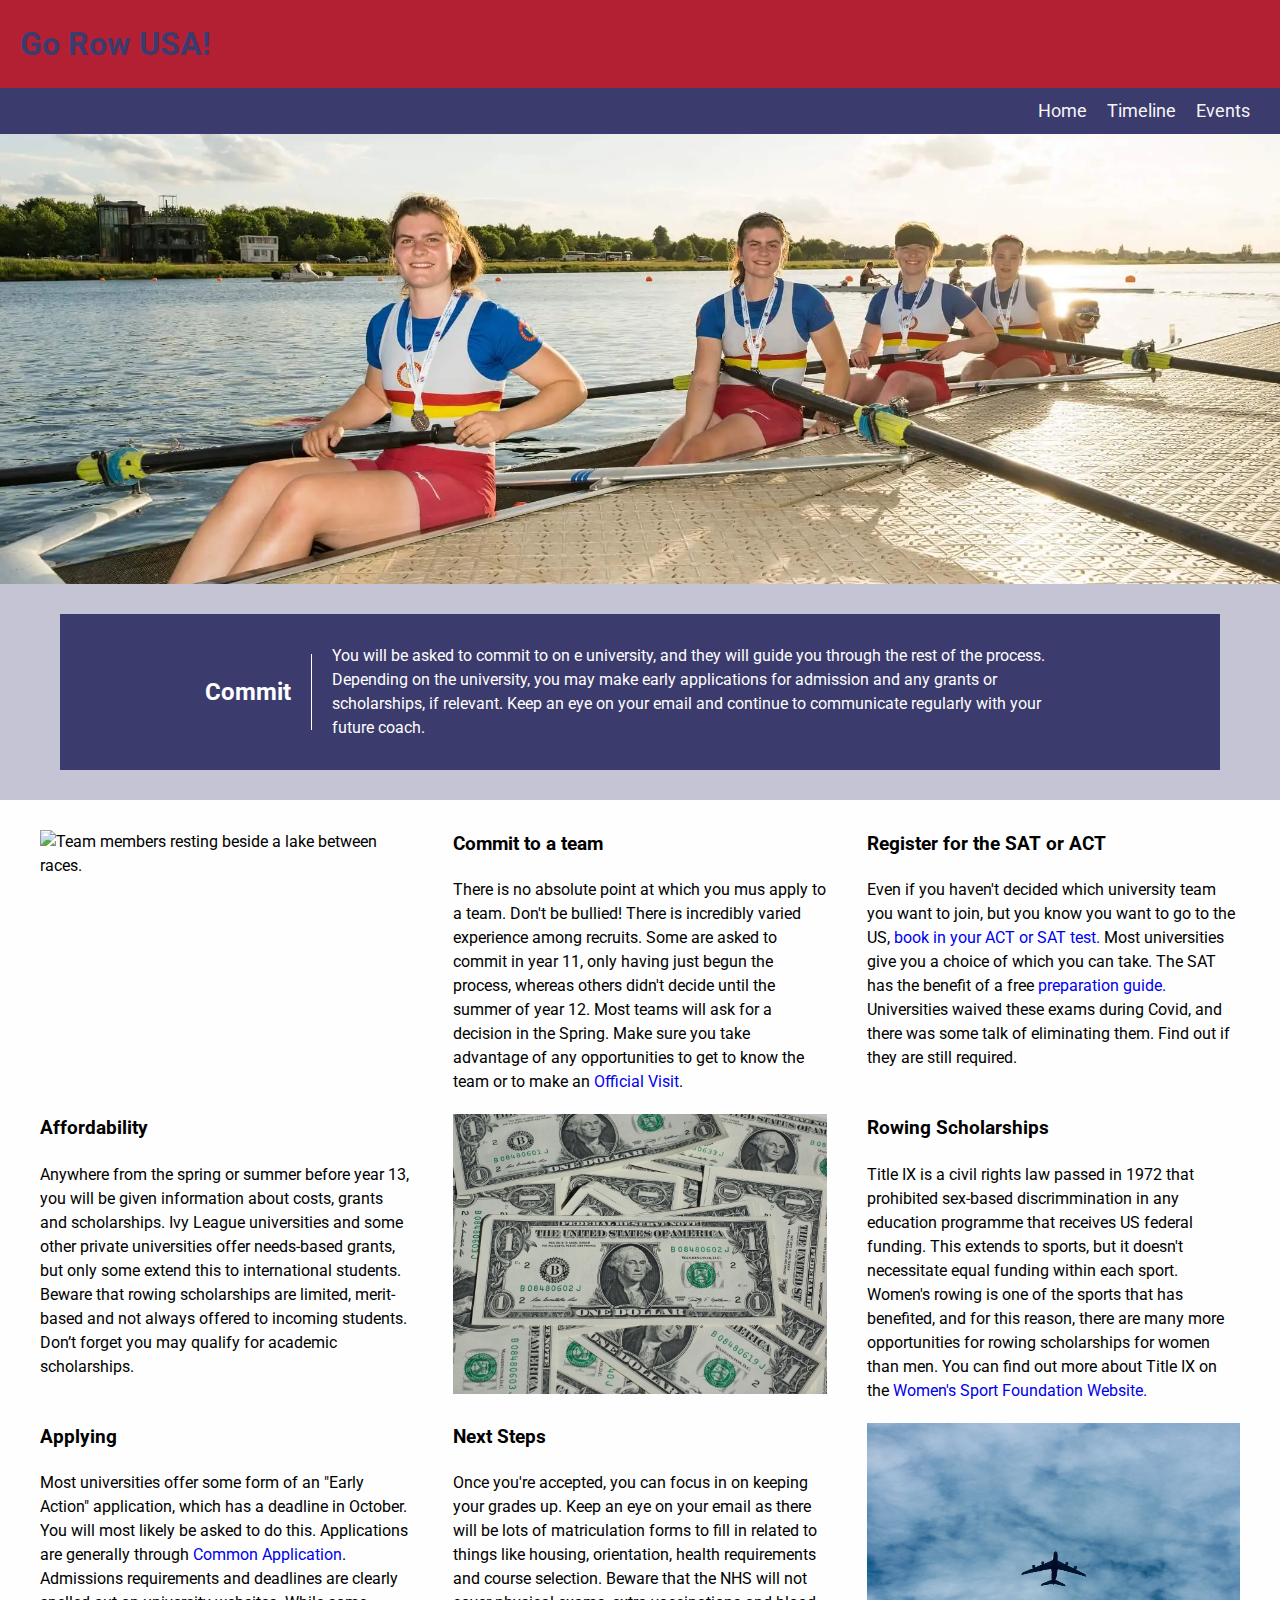
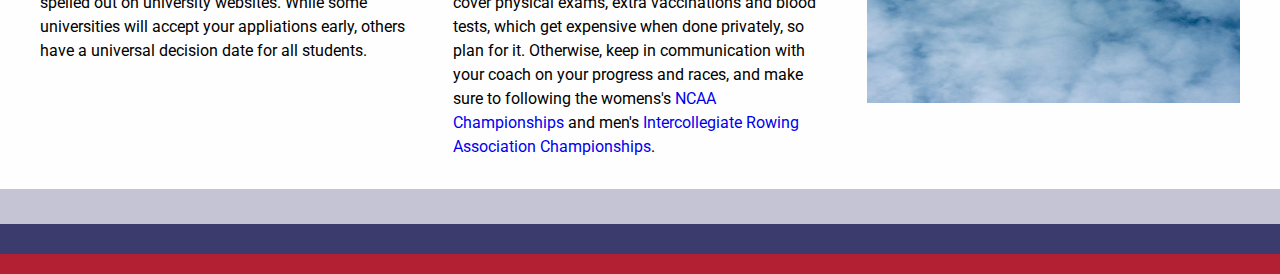
==== commit 81088372: "Replace jpg files wwith webp versions" ====
--- a/commit.html
+++ b/commit.html
@@ -65,7 +65,7 @@
         </div>
         <!--Section with 6 brief boxes summarizing when students will be asked to commit to a team and the financial and application process that follows -->
         <div id="commit-main">
-            <img class="commit-img" src="assets/images/team-resting.jpg"
+            <img class="commit-img" src="assets/images/team-resting.webp"
                 alt="Team members resting beside a lake between races.">
             <!--Personal photo, taken with iPhone -->
             <section>
@@ -106,7 +106,7 @@
                 </p>
             </section>
 
-            <img class="commit-img" src="assets/images/dollars.jpg" alt="A photo of dollar bills.">
+            <img class="commit-img" src="assets/images/dollars.webp" alt="A photo of dollar bills.">
             <!--  Photo by Pixabay: https://www.pexels.com/photo/1-us-bank-note-47344/ -->
             <section>
                 <h3><i class="fa-solid fa-money-bill-transfer"></i> Rowing Scholarships</h3>
@@ -147,7 +147,7 @@
                         Championships</a>.
                 </p>
             </section>
-            <img class="commit-img" src="assets/images/plane.jpg"
+            <img class="commit-img" src="assets/images/plane.webp"
                 alt="A view from an airplane window, while in flight.">
             <!--Photo by Tiago Antunes Sales: https://www.pexels.com/photo/silhouette-of-airplane-1577238/ -->
         </div>
--- a/assets/css/style.css
+++ b/assets/css/style.css
@@ -327,7 +327,7 @@
     gap: .5%;
 }
 
-/* Upper boxes - main articles */
+/* All boxes */
 .prep-article {
     color: #3C3B6E;
     background-color: #FEFEFE;
@@ -336,11 +336,12 @@
     height: 100%;
     margin: 5px auto;
 }
-
+/* Second divs in Articles 1 and 2 */
 .prep-highlight p {
     padding: 5px 5px 5px 20px;
 }
 
+/* Images in articles 1 and 2 */
 #prep-art-one img,
 #prep-art-two img {
     display: block;
@@ -351,13 +352,14 @@
     margin: 0 auto 10px;
 }
 
+/* Resource box links sections */
 .prep-box-container {
     display: flex;
     flex-wrap: wrap;
     max-width: 600px;
     margin: 0 auto;
 }
-
+/* Resource box and images and links */
 .prep-box,
 .small-img {
     min-width: 250px;
@@ -385,7 +387,6 @@
 .prep-box a {
     color: #e6d09d;
 }
-
 
 
 /* Contact page */
@@ -588,9 +589,9 @@
 
 /* Media Queries */
 
-
 @media only screen and (min-width: 600px) {
 
+/* Navbar */
     #menu,
     h1 {
         font-size: 200%;
@@ -601,6 +602,7 @@
         font-size: 110%;
     }
 
+    /* Hero and timeline top images */
     #hero,
     #hero-outer,
     .stage-container,
@@ -610,6 +612,7 @@
         height: 300px;
     }
 
+    /* Homepage */
     .webcards li {
         margin: 0 10px;
     }
@@ -618,27 +621,28 @@
         height: 125px;
     }
 
+    /* Prepare page */
     #prep-art-one img,
     #prep-art-two img {
         height: 300px;
         width: auto;
     }
-
+    
+    .small-img {
+        height: 200px;
+        width: 100%;
+    }
+
+    .prep-box ul {
+        padding-left: 50px;
+    }
+
+    /* Make Contact page */
     #questions img,
     #art-two-top {
         padding: 0 20px;
     }
 
-    .small-img {
-        height: 200px;
-        width: 100%;
-
-    }
-
-    .prep-box ul {
-        padding-left: 50px;
-    }
-
     #contact-art-one img {
         float: left;
         padding-right: 20px;
@@ -648,21 +652,19 @@
         float: right;
         padding-left: 20px;
     }
-
-    footer {
-        margin-top: 125px;
-    }
-
+    /* Events page */
     .map-container {
         width: 80%;
         margin: 0 auto;
     }
-
+    /* Footer */
+    footer {
+        margin-top: 125px;
+    }
 }
 
 @media only screen and (min-width: 850px) {
-
-
+    /* Intro boxes all pages */
     .intro-box {
         display: flex;
         flex-wrap: wrap;
@@ -684,13 +686,12 @@
         max-width: 70%;
     }
 
+    /* Footer */
     footer {
         margin-top: 75px;
     }
 
-
-
-
+    /* Prepare page */
     .prep-box,
     .small-img {
         height: 250px;
@@ -698,8 +699,6 @@
         flex: 1;
     }
 
-
-
     .prep-box li {
         text-decoration: inherit;
         padding: 2.5px;
@@ -708,19 +707,17 @@
     #art-two-top {
         width: auto;
     }
-
+    /* Commit page */
     #quote {
         padding: 30px 20px;
     }
-
+    #commit-main {
+        grid-template-columns: repeat(3, minmax(280px, 1fr));
+    }
+    /* Events page */
     .events-wrapper {
         grid-template-columns: 1fr 1fr;
         gap: 1%;
-    }
-
-    #commit-main {
-        grid-template-columns: repeat(3, minmax(280px, 1fr));
-
     }
 }
 
@@ -732,6 +729,7 @@
 
 }
 @media only screen and (min-width: 1020px) {
+    /* Prepare page */
     .prep-art-container {
         grid-template-columns: repeat(2, minmax(300px, 1fr));
     }
@@ -739,7 +737,7 @@
 
 
 @media only screen and (min-width: 1200px) {
-
+    /* All hero and timeline page top images */
     #hero,
     #hero-outer,
     .stage-container,
@@ -748,20 +746,19 @@
     #stage-three-img {
         height: 450px;
     }
-
+    /* Homepage */
     .webcards p {
         height: 100px;
     }
-
+    /* Events page */
     .events-intro {
         margin: 40px auto;
     }
-
+    .form-container {
+        max-width: 850px;
+    }
+/* Footer */
     footer {
         margin-top: 35px;
     }
-
-    .form-container {
-        max-width: 850px;
-    }
 }